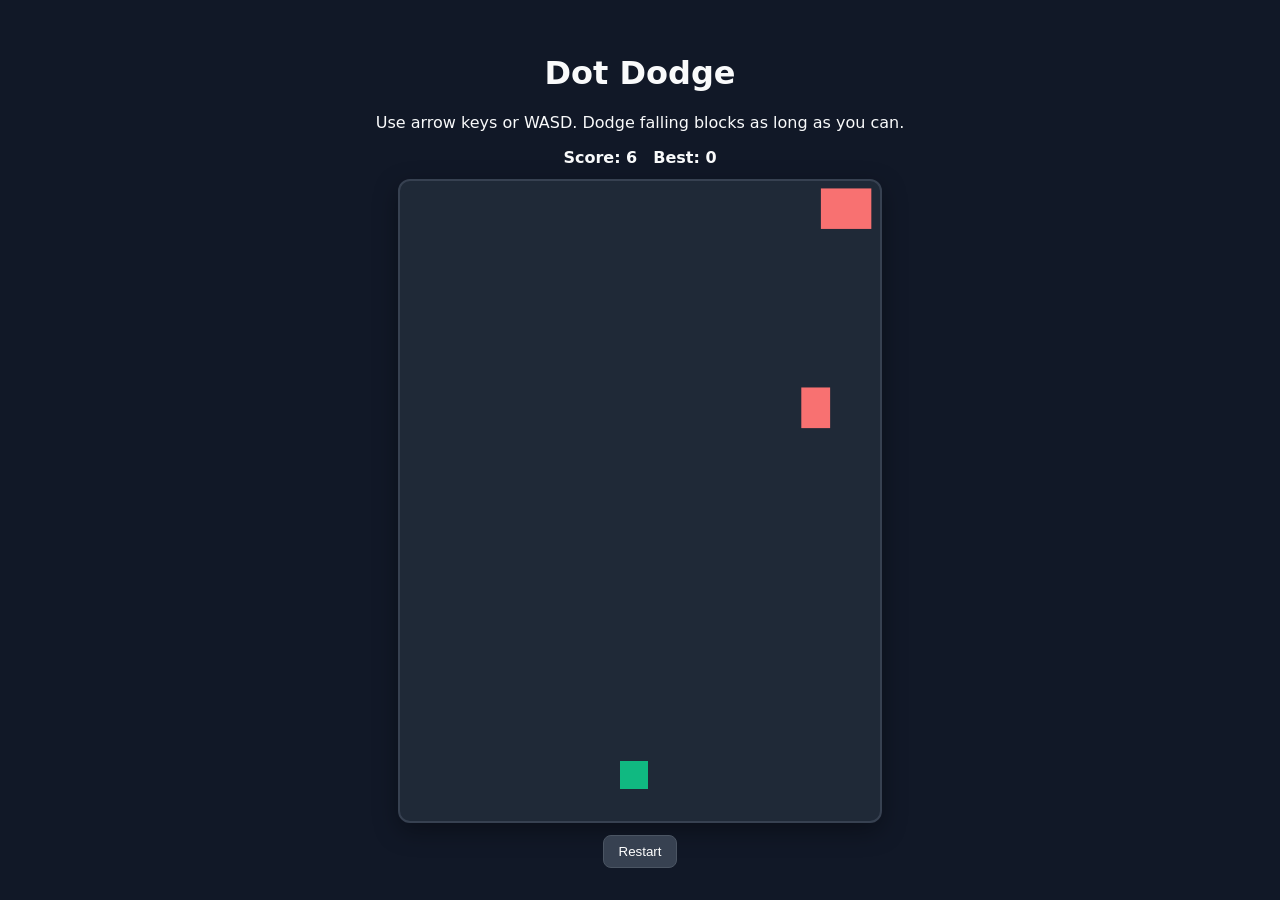
==== index.html @ cd4cc021 "Add small browser game app (Dot Dodge)" ====
<!doctype html>
<html lang="en">
<head>
  <meta charset="UTF-8" />
  <meta name="viewport" content="width=device-width, initial-scale=1.0" />
  <title>Dot Dodge</title>
  <style>
    :root { color-scheme: dark; }
    body {
      margin: 0;
      font-family: system-ui, sans-serif;
      background: #111827;
      color: #f9fafb;
      display: grid;
      place-items: center;
      min-height: 100vh;
    }
    .wrap { text-align: center; }
    canvas {
      background: #1f2937;
      border: 2px solid #374151;
      border-radius: 12px;
      box-shadow: 0 8px 24px rgba(0,0,0,.35);
      max-width: 92vw;
      height: auto;
    }
    .hud {
      margin: 0.75rem 0;
      display: flex;
      justify-content: center;
      gap: 1rem;
      font-weight: 700;
    }
    button {
      margin-top: .5rem;
      padding: .5rem .9rem;
      border: 1px solid #4b5563;
      background: #374151;
      color: #fff;
      border-radius: 8px;
      cursor: pointer;
    }
  </style>
</head>
<body>
  <main class="wrap">
    <h1>Dot Dodge</h1>
    <p>Use arrow keys or WASD. Dodge falling blocks as long as you can.</p>
    <div class="hud">
      <div>Score: <span id="score">0</span></div>
      <div>Best: <span id="best">0</span></div>
    </div>
    <canvas id="game" width="480" height="640" aria-label="Game canvas"></canvas>
    <div><button id="restart">Restart</button></div>
  </main>

  <script>
    const canvas = document.getElementById('game');
    const ctx = canvas.getContext('2d');
    const scoreEl = document.getElementById('score');
    const bestEl = document.getElementById('best');
    const restartBtn = document.getElementById('restart');

    const player = { x: 220, y: 580, size: 28, speed: 5 };
    let obstacles = [];
    let keys = new Set();
    let score = 0;
    let best = Number(localStorage.getItem('dot-dodge-best') || 0);
    let running = true;
    let spawnTimer = 0;
    let difficulty = 1;

    bestEl.textContent = best;

    function resetGame() {
      player.x = 220;
      player.y = 580;
      obstacles = [];
      score = 0;
      difficulty = 1;
      spawnTimer = 0;
      running = true;
      scoreEl.textContent = '0';
    }

    function spawnObstacle() {
      const w = 24 + Math.random() * 40;
      obstacles.push({
        x: Math.random() * (canvas.width - w),
        y: -40,
        w,
        h: 20 + Math.random() * 24,
        speed: 2 + Math.random() * 2 + difficulty * 0.35,
      });
    }

    function rectHit(a, b) {
      return a.x < b.x + b.w && a.x + a.size > b.x && a.y < b.y + b.h && a.y + a.size > b.y;
    }

    function update() {
      if (!running) return;

      if (keys.has('ArrowLeft') || keys.has('a')) player.x -= player.speed;
      if (keys.has('ArrowRight') || keys.has('d')) player.x += player.speed;
      if (keys.has('ArrowUp') || keys.has('w')) player.y -= player.speed;
      if (keys.has('ArrowDown') || keys.has('s')) player.y += player.speed;

      player.x = Math.max(0, Math.min(canvas.width - player.size, player.x));
      player.y = Math.max(0, Math.min(canvas.height - player.size, player.y));

      spawnTimer -= 1;
      if (spawnTimer <= 0) {
        spawnObstacle();
        spawnTimer = Math.max(12, 50 - difficulty * 3);
      }

      for (const obs of obstacles) obs.y += obs.speed;
      obstacles = obstacles.filter((o) => o.y < canvas.height + 60);

      const pRect = { ...player };
      for (const obs of obstacles) {
        if (rectHit(pRect, obs)) {
          running = false;
          if (score > best) {
            best = score;
            localStorage.setItem('dot-dodge-best', String(best));
            bestEl.textContent = best;
          }
          break;
        }
      }

      score += 1;
      if (score % 300 === 0) difficulty += 1;
      scoreEl.textContent = Math.floor(score / 10);
    }

    function draw() {
      ctx.clearRect(0, 0, canvas.width, canvas.height);

      ctx.fillStyle = '#10b981';
      ctx.fillRect(player.x, player.y, player.size, player.size);

      ctx.fillStyle = '#f87171';
      for (const obs of obstacles) {
        ctx.fillRect(obs.x, obs.y, obs.w, obs.h);
      }

      if (!running) {
        ctx.fillStyle = 'rgba(0,0,0,.5)';
        ctx.fillRect(0, 0, canvas.width, canvas.height);
        ctx.fillStyle = '#fff';
        ctx.textAlign = 'center';
        ctx.font = 'bold 42px system-ui';
        ctx.fillText('Game Over', canvas.width / 2, canvas.height / 2 - 16);
        ctx.font = '20px system-ui';
        ctx.fillText('Press Restart to play again', canvas.width / 2, canvas.height / 2 + 24);
      }
    }

    function loop() {
      update();
      draw();
      requestAnimationFrame(loop);
    }

    window.addEventListener('keydown', (e) => keys.add(e.key));
    window.addEventListener('keyup', (e) => keys.delete(e.key));
    restartBtn.addEventListener('click', resetGame);

    resetGame();
    loop();
  </script>
</body>
</html>
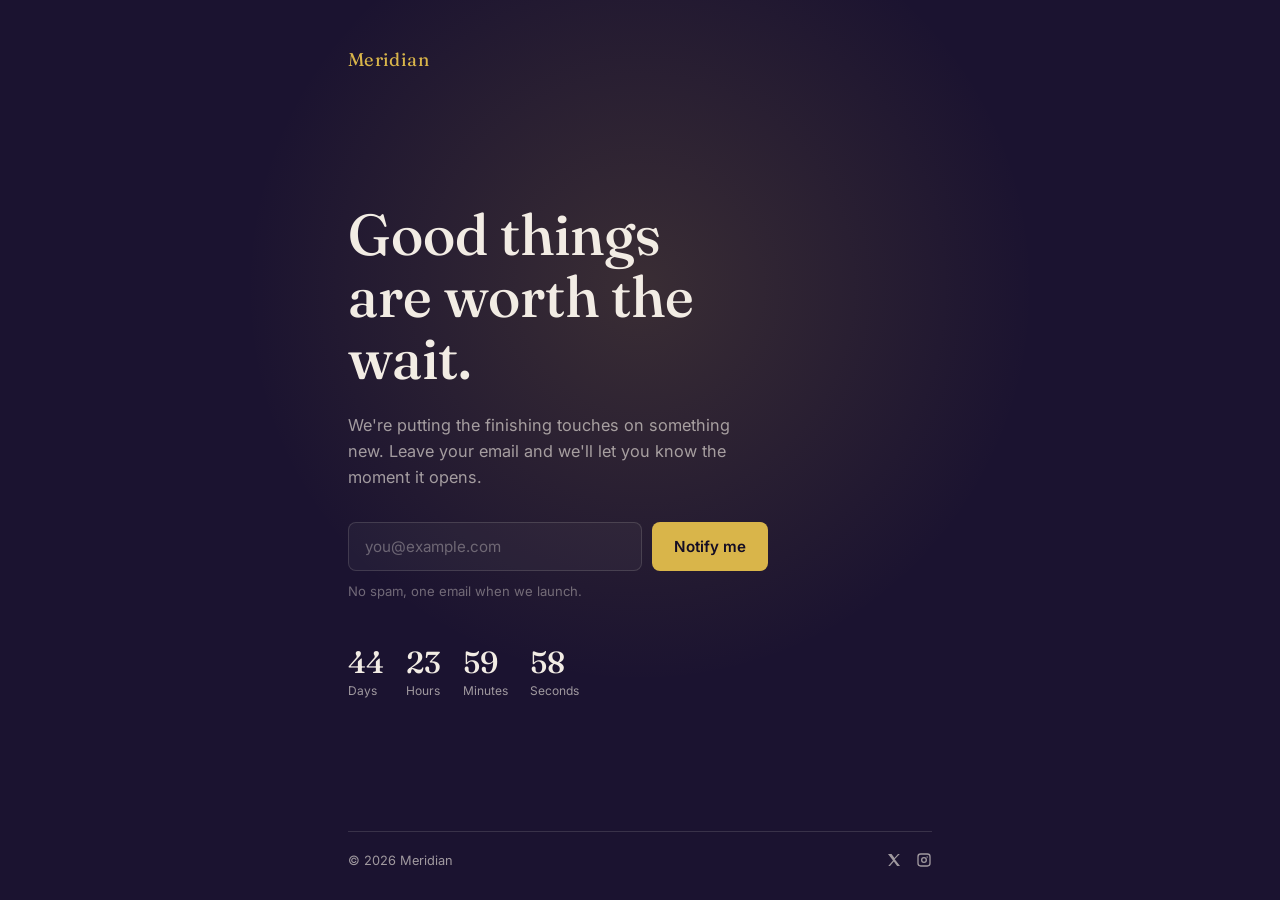
==== commit 9e8fbd6d: "Comming-soon" ====
--- a/index.html
+++ b/index.html
@@ -1,176 +1,54 @@
-<!doctype html>
+<!DOCTYPE html>
 <html lang="en">
 <head>
-  <meta charset="UTF-8" />
-  <meta name="viewport" content="width=device-width, initial-scale=1.0" />
-  <title>Dot Dodge</title>
-  <style>
-    :root { color-scheme: dark; }
-    body {
-      margin: 0;
-      font-family: system-ui, sans-serif;
-      background: #111827;
-      color: #f9fafb;
-      display: grid;
-      place-items: center;
-      min-height: 100vh;
-    }
-    .wrap { text-align: center; }
-    canvas {
-      background: #1f2937;
-      border: 2px solid #374151;
-      border-radius: 12px;
-      box-shadow: 0 8px 24px rgba(0,0,0,.35);
-      max-width: 92vw;
-      height: auto;
-    }
-    .hud {
-      margin: 0.75rem 0;
-      display: flex;
-      justify-content: center;
-      gap: 1rem;
-      font-weight: 700;
-    }
-    button {
-      margin-top: .5rem;
-      padding: .5rem .9rem;
-      border: 1px solid #4b5563;
-      background: #374151;
-      color: #fff;
-      border-radius: 8px;
-      cursor: pointer;
-    }
-  </style>
+<meta charset="UTF-8">
+<meta name="viewport" content="width=device-width, initial-scale=1.0">
+<title>Meridian — Coming Soon</title>
+<link rel="preconnect" href="https://fonts.googleapis.com">
+<link href="https://fonts.googleapis.com/css2?family=Fraunces:opsz,wght@9..144,400;9..144,500;9..144,600&family=Inter:wght@400;500;600&display=swap" rel="stylesheet">
+<link rel="stylesheet" href="style.css">
 </head>
 <body>
-  <main class="wrap">
-    <h1>Dot Dodge</h1>
-    <p>Use arrow keys or WASD. Dodge falling blocks as long as you can.</p>
-    <div class="hud">
-      <div>Score: <span id="score">0</span></div>
-      <div>Best: <span id="best">0</span></div>
-    </div>
-    <canvas id="game" width="480" height="640" aria-label="Game canvas"></canvas>
-    <div><button id="restart">Restart</button></div>
-  </main>
 
-  <script>
-    const canvas = document.getElementById('game');
-    const ctx = canvas.getContext('2d');
-    const scoreEl = document.getElementById('score');
-    const bestEl = document.getElementById('best');
-    const restartBtn = document.getElementById('restart');
+  <div class="glow"></div>
 
-    const player = { x: 220, y: 580, size: 28, speed: 5 };
-    let obstacles = [];
-    let keys = new Set();
-    let score = 0;
-    let best = Number(localStorage.getItem('dot-dodge-best') || 0);
-    let running = true;
-    let spawnTimer = 0;
-    let difficulty = 1;
+  <div class="wrap">
+    <header class="mark">Meridian</header>
 
-    bestEl.textContent = best;
+    <main class="hero">
+      <h1>Good things<br>are worth the wait.</h1>
+      <p class="sub">
+        We're putting the finishing touches on something new.
+        Leave your email and we'll let you know the moment it opens.
+      </p>
 
-    function resetGame() {
-      player.x = 220;
-      player.y = 580;
-      obstacles = [];
-      score = 0;
-      difficulty = 1;
-      spawnTimer = 0;
-      running = true;
-      scoreEl.textContent = '0';
-    }
+      <form id="signup" class="signup" novalidate>
+        <input type="email" id="email" placeholder="you@example.com" autocomplete="email" required>
+        <button type="submit">Notify me</button>
+      </form>
+      <p class="note" id="formNote">No spam, one email when we launch.</p>
 
-    function spawnObstacle() {
-      const w = 24 + Math.random() * 40;
-      obstacles.push({
-        x: Math.random() * (canvas.width - w),
-        y: -40,
-        w,
-        h: 20 + Math.random() * 24,
-        speed: 2 + Math.random() * 2 + difficulty * 0.35,
-      });
-    }
+      <div class="countdown" id="countdown" aria-label="Time until launch">
+        <div class="unit"><span id="days">00</span><small>Days</small></div>
+        <div class="unit"><span id="hours">00</span><small>Hours</small></div>
+        <div class="unit"><span id="minutes">00</span><small>Minutes</small></div>
+        <div class="unit"><span id="seconds">00</span><small>Seconds</small></div>
+      </div>
+    </main>
 
-    function rectHit(a, b) {
-      return a.x < b.x + b.w && a.x + a.size > b.x && a.y < b.y + b.h && a.y + a.size > b.y;
-    }
+    <footer class="foot">
+      <span>&copy; 2026 Meridian</span>
+      <div class="socials">
+        <a href="#" aria-label="X / Twitter">
+          <svg viewBox="0 0 24 24"><path d="M3 3l7.5 9.6L3.4 21H6l5.8-6.7L16.7 21H21l-7.9-10.1L20.7 3H18l-5.3 6.1L8.3 3H3z"/></svg>
+        </a>
+        <a href="#" aria-label="Instagram">
+          <svg viewBox="0 0 24 24"><path d="M7 2h10a5 5 0 0 1 5 5v10a5 5 0 0 1-5 5H7a5 5 0 0 1-5-5V7a5 5 0 0 1 5-5zm0 2a3 3 0 0 0-3 3v10a3 3 0 0 0 3 3h10a3 3 0 0 0 3-3V7a3 3 0 0 0-3-3H7zm5 3.5a4.5 4.5 0 1 1 0 9 4.5 4.5 0 0 1 0-9zm0 2a2.5 2.5 0 1 0 0 5 2.5 2.5 0 0 0 0-5zm4.75-.9a1.05 1.05 0 1 1 0-2.1 1.05 1.05 0 0 1 0 2.1z"/></svg>
+        </a>
+      </div>
+    </footer>
+  </div>
 
-    function update() {
-      if (!running) return;
-
-      if (keys.has('ArrowLeft') || keys.has('a')) player.x -= player.speed;
-      if (keys.has('ArrowRight') || keys.has('d')) player.x += player.speed;
-      if (keys.has('ArrowUp') || keys.has('w')) player.y -= player.speed;
-      if (keys.has('ArrowDown') || keys.has('s')) player.y += player.speed;
-
-      player.x = Math.max(0, Math.min(canvas.width - player.size, player.x));
-      player.y = Math.max(0, Math.min(canvas.height - player.size, player.y));
-
-      spawnTimer -= 1;
-      if (spawnTimer <= 0) {
-        spawnObstacle();
-        spawnTimer = Math.max(12, 50 - difficulty * 3);
-      }
-
-      for (const obs of obstacles) obs.y += obs.speed;
-      obstacles = obstacles.filter((o) => o.y < canvas.height + 60);
-
-      const pRect = { ...player };
-      for (const obs of obstacles) {
-        if (rectHit(pRect, obs)) {
-          running = false;
-          if (score > best) {
-            best = score;
-            localStorage.setItem('dot-dodge-best', String(best));
-            bestEl.textContent = best;
-          }
-          break;
-        }
-      }
-
-      score += 1;
-      if (score % 300 === 0) difficulty += 1;
-      scoreEl.textContent = Math.floor(score / 10);
-    }
-
-    function draw() {
-      ctx.clearRect(0, 0, canvas.width, canvas.height);
-
-      ctx.fillStyle = '#10b981';
-      ctx.fillRect(player.x, player.y, player.size, player.size);
-
-      ctx.fillStyle = '#f87171';
-      for (const obs of obstacles) {
-        ctx.fillRect(obs.x, obs.y, obs.w, obs.h);
-      }
-
-      if (!running) {
-        ctx.fillStyle = 'rgba(0,0,0,.5)';
-        ctx.fillRect(0, 0, canvas.width, canvas.height);
-        ctx.fillStyle = '#fff';
-        ctx.textAlign = 'center';
-        ctx.font = 'bold 42px system-ui';
-        ctx.fillText('Game Over', canvas.width / 2, canvas.height / 2 - 16);
-        ctx.font = '20px system-ui';
-        ctx.fillText('Press Restart to play again', canvas.width / 2, canvas.height / 2 + 24);
-      }
-    }
-
-    function loop() {
-      update();
-      draw();
-      requestAnimationFrame(loop);
-    }
-
-    window.addEventListener('keydown', (e) => keys.add(e.key));
-    window.addEventListener('keyup', (e) => keys.delete(e.key));
-    restartBtn.addEventListener('click', resetGame);
-
-    resetGame();
-    loop();
-  </script>
+<script src="script.js"></script>
 </body>
 </html>
--- a/style.css
+++ b/style.css
@@ -0,0 +1,192 @@
+:root {
+  --bg: #1b1330;
+  --bg-deep: #140d24;
+  --gold: #d9b54a;
+  --gold-dim: #a98c3c;
+  --ink: #f2ece4;
+  --ink-dim: rgba(242, 236, 228, 0.62);
+  --line: rgba(242, 236, 228, 0.14);
+}
+
+* { box-sizing: border-box; }
+
+html, body {
+  margin: 0;
+  min-height: 100%;
+  background: var(--bg);
+  color: var(--ink);
+  font-family: 'Inter', -apple-system, BlinkMacSystemFont, sans-serif;
+}
+
+body {
+  position: relative;
+  overflow-x: hidden;
+  display: flex;
+  justify-content: center;
+}
+
+/* single soft light source behind the hero, our one deliberate flourish */
+.glow {
+  position: absolute;
+  top: -18%;
+  left: 50%;
+  transform: translateX(-50%);
+  width: 900px;
+  height: 900px;
+  background: radial-gradient(circle, rgba(217, 181, 74, 0.16) 0%, rgba(217, 181, 74, 0) 62%);
+  pointer-events: none;
+}
+
+.wrap {
+  position: relative;
+  width: 100%;
+  max-width: 640px;
+  min-height: 100vh;
+  padding: 48px 28px 32px;
+  display: flex;
+  flex-direction: column;
+}
+
+.mark {
+  font-family: 'Fraunces', serif;
+  font-size: 1.15rem;
+  letter-spacing: 0.02em;
+  color: var(--gold);
+}
+
+.hero {
+  flex: 1;
+  display: flex;
+  flex-direction: column;
+  justify-content: center;
+  padding: 40px 0;
+}
+
+.hero h1 {
+  font-family: 'Fraunces', serif;
+  font-weight: 500;
+  font-size: clamp(2.4rem, 7vw, 3.6rem);
+  line-height: 1.08;
+  margin: 0 0 22px;
+  max-width: 11ch;
+}
+
+.sub {
+  font-size: 1.02rem;
+  line-height: 1.6;
+  color: var(--ink-dim);
+  max-width: 42ch;
+  margin: 0 0 32px;
+}
+
+.signup {
+  display: flex;
+  gap: 10px;
+  max-width: 420px;
+}
+
+.signup input {
+  flex: 1;
+  min-width: 0;
+  padding: 14px 16px;
+  border-radius: 8px;
+  border: 1px solid var(--line);
+  background: rgba(242, 236, 228, 0.04);
+  color: var(--ink);
+  font-size: 0.95rem;
+  font-family: inherit;
+}
+
+.signup input::placeholder { color: rgba(242, 236, 228, 0.35); }
+
+.signup input:focus,
+.signup button:focus-visible {
+  outline: 2px solid var(--gold);
+  outline-offset: 2px;
+}
+
+.signup button {
+  padding: 14px 22px;
+  border-radius: 8px;
+  border: none;
+  background: var(--gold);
+  color: var(--bg-deep);
+  font-family: inherit;
+  font-weight: 600;
+  font-size: 0.95rem;
+  cursor: pointer;
+  white-space: nowrap;
+  transition: background 0.15s ease;
+}
+
+.signup button:hover { background: #eac862; }
+
+.note {
+  margin: 12px 0 0;
+  font-size: 0.82rem;
+  color: rgba(242, 236, 228, 0.4);
+}
+
+.note.success { color: var(--gold); }
+.note.error { color: #e08a8a; }
+
+.countdown {
+  display: flex;
+  gap: 22px;
+  margin-top: 44px;
+}
+
+.unit {
+  display: flex;
+  flex-direction: column;
+  align-items: flex-start;
+}
+
+.unit span {
+  font-family: 'Fraunces', serif;
+  font-weight: 500;
+  font-size: 1.9rem;
+  color: var(--ink);
+  font-variant-numeric: tabular-nums;
+}
+
+.unit small {
+  font-size: 0.75rem;
+  color: var(--ink-dim);
+  margin-top: 2px;
+}
+
+.foot {
+  display: flex;
+  align-items: center;
+  justify-content: space-between;
+  padding-top: 20px;
+  border-top: 1px solid var(--line);
+  font-size: 0.8rem;
+  color: var(--ink-dim);
+}
+
+.socials { display: flex; gap: 14px; }
+
+.socials a {
+  display: inline-flex;
+  color: var(--ink-dim);
+  transition: color 0.15s ease;
+}
+
+.socials a:hover { color: var(--gold); }
+
+.socials svg {
+  width: 16px;
+  height: 16px;
+  fill: currentColor;
+}
+
+@media (max-width: 460px) {
+  .signup { flex-direction: column; }
+  .countdown { gap: 16px; flex-wrap: wrap; }
+}
+
+@media (prefers-reduced-motion: reduce) {
+  * { transition: none !important; }
+}
